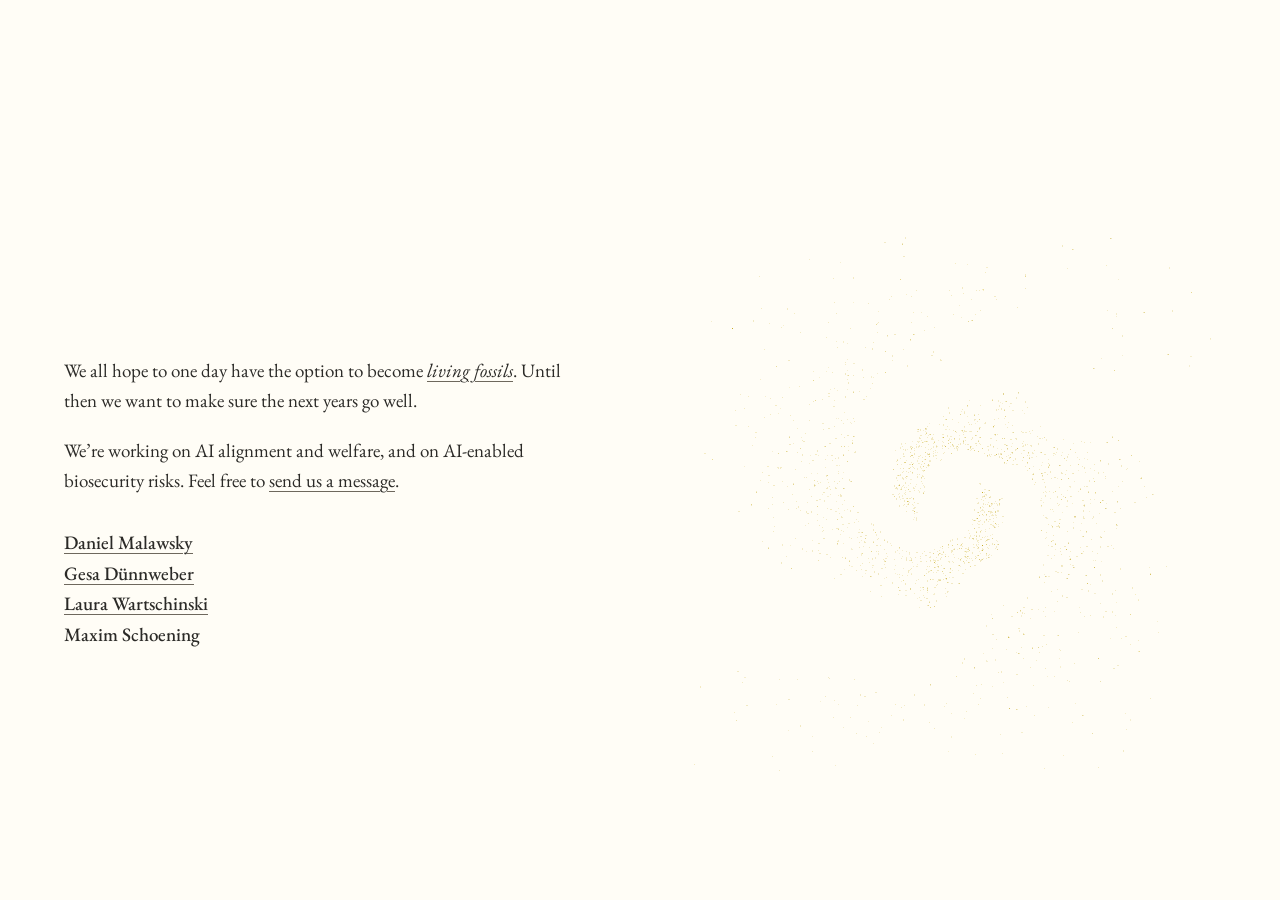
==== index.html @ 82db764e "Match the live homepage: its text and links, no wordmark Co-Authored-By: Claude Opus 5.5 <noreply@an" ====
<!doctype html>
<html lang="en">
<head>
  <meta charset="utf-8">
  <meta name="viewport" content="width=device-width, initial-scale=1">
  <title>Dragonfly</title>
  <link rel="preload" href="fonts/eb-garamond-latin-400-normal.woff2" as="font" type="font/woff2" crossorigin>
  <link rel="stylesheet" href="style.css">
  <link rel="modulepreload" href="animations/sketch.js">
  <link rel="icon" href="favicon.ico" sizes="32x32">
  <link rel="icon" href="icon.svg" type="image/svg+xml">
  <link rel="apple-touch-icon" href="apple-touch-icon.png">
</head>
<body>
  <header>
    <a class="brand" href="./" aria-label="Home">
      <div id="dragonfly" aria-hidden="true"></div>
    </a>
  </header>

  <main>
    <div id="evolution" aria-hidden="true"></div>

    <section class="about">
      <p>We all hope to one day have the option to become <a href="https://en.wikipedia.org/wiki/Living_fossil#History"><em>living fossils</em></a>. Until then we want to make sure the next years go well.</p>
      <p>We’re working on AI alignment and welfare, and on AI-enabled biosecurity risks. Feel free to <a class="mail" href="mailto:mld.schoening@gmail.com" title="mld.schoening@gmail.com">send us a message</a>.</p>

      <ul class="names">
        <li><a href="https://scholar.google.com/citations?user=-r4ghMwAAAAJ">Daniel Malawsky</a></li>
        <li><a href="https://scholar.google.com/citations?user=AOCjd-sAAAAJ">Gesa Dünnweber</a></li>
        <li><a href="https://scholar.google.com/citations?user=UTT94nsAAAAJ">Laura Wartschinski</a></li>
        <li>Maxim Schoening</li>
      </ul>
    </section>
  </main>

  <script type="module" src="animations/site.js"></script>
</body>
</html>
---- style.css ----
@font-face {
  font-family: "EB Garamond";
  src: url("fonts/eb-garamond-latin-400-normal.woff2") format("woff2");
  font-weight: 400;
  font-display: swap;
}

@font-face {
  font-family: "EB Garamond";
  src: url("fonts/eb-garamond-latin-500-normal.woff2") format("woff2");
  font-weight: 500;
  font-display: swap;
}

@font-face {
  font-family: "EB Garamond";
  src: url("fonts/eb-garamond-latin-400-italic.woff2") format("woff2");
  font-weight: 400;
  font-style: italic;
  font-display: swap;
}

:root {
  --ivory: #fffdf6;
  --ink: #2b2a27;
  --muted: #6e685d;
  --black: #0b0908;
  --fly: clamp(61px, 7.65vw, 102px); /* the dragonfly's size, which the evolution leaves room for */
}

* {
  box-sizing: border-box;
  margin: 0;
}

body {
  min-height: 100vh;
  display: grid;
  grid-template-rows: auto 1fr;
  background: var(--ivory);
  color: var(--ink);
  font: 19px/1.6 "EB Garamond", Georgia, "Times New Roman", serif;
}

header {
  display: flex;
  justify-content: flex-end;
  padding: 1.5rem 2rem 0;
}

.brand {
  display: flex;
  align-items: center;
  gap: clamp(0.6rem, 1.2vw, 1.12rem);
  color: var(--black);
  text-decoration: none;
}

.wordmark {
  margin-right: -0.32em; /* cancels the tracking after the last letter */
  font-size: clamp(0.75rem, 0.44rem + 0.6vw, 1rem);
  font-weight: 500;
  letter-spacing: 0.32em;
  line-height: 1;
  text-transform: uppercase;
}

.brand:focus-visible {
  outline: 1px solid var(--black);
  outline-offset: 0.5rem;
}

#dragonfly {
  flex: none;
  width: var(--fly);
  aspect-ratio: 1;
}

main {
  display: grid;
  grid-template-columns: 1fr 1fr;
  align-items: center;
  gap: clamp(2rem, 6vw, 6rem);
  padding: 1rem clamp(1rem, 5vw, 5rem) 2rem;
}

#evolution {
  order: 1; /* right of the text on wide screens, above it on phones */
  width: min(100%, 100vh - var(--fly) - 5.5rem); /* leaves room for the header */
  aspect-ratio: 1;
  justify-self: center;
}

.about {
  max-width: 32rem;
}

.about p + p {
  margin-top: 1em;
}

.names {
  margin-top: 2rem;
  padding: 0;
  list-style: none;
  font-weight: 500;
}

.about a {
  color: var(--ink);
  text-decoration-color: var(--muted);
  text-decoration-thickness: 1px;
  text-underline-offset: 0.22em;
  transition: text-decoration-color 0.2s;
}

.about a:hover,
.about a:focus-visible {
  text-decoration-color: var(--ink);
  text-decoration-thickness: 2px;
}

@media (max-width: 760px) {
  header {
    padding: 1rem 1rem 0;
  }

  main {
    grid-template-columns: 1fr;
    gap: 2.5rem;
    padding: 1rem 1rem 3rem;
  }

  #evolution {
    order: 0;
    width: min(100%, 60vh);
  }
}
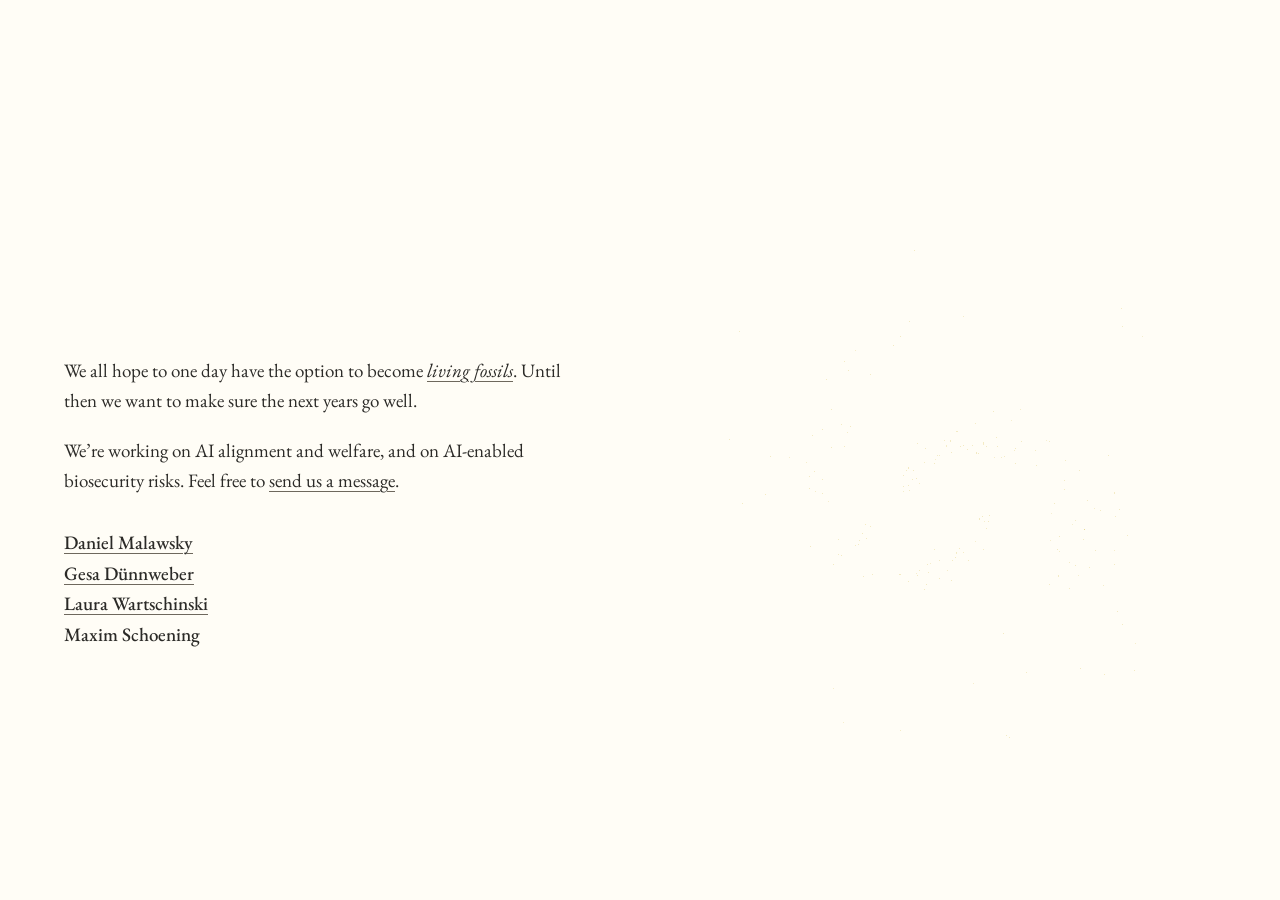
==== commit dd5778be: "Match the live homepage: its text and links, no wordmark Co-Authored-By: Claude Opus 5.5 <noreply@an" ====
--- a/index.html
+++ b/index.html
@@ -6,7 +6,6 @@
   <title>Dragonfly</title>
   <link rel="preload" href="fonts/eb-garamond-latin-400-normal.woff2" as="font" type="font/woff2" crossorigin>
   <link rel="stylesheet" href="style.css">
-  <link rel="modulepreload" href="animations/sketch.js">
   <link rel="icon" href="favicon.ico" sizes="32x32">
   <link rel="icon" href="icon.svg" type="image/svg+xml">
   <link rel="apple-touch-icon" href="apple-touch-icon.png">
@@ -31,6 +30,8 @@
         <li><a href="https://scholar.google.com/citations?user=UTT94nsAAAAJ">Laura Wartschinski</a></li>
         <li>Maxim Schoening</li>
       </ul>
+
+      <a class="fossil" href="animations/coelacanth.html" title="A coelacanth, the living fossil"><div id="coelacanth" aria-hidden="true"></div></a>
     </section>
   </main>
 
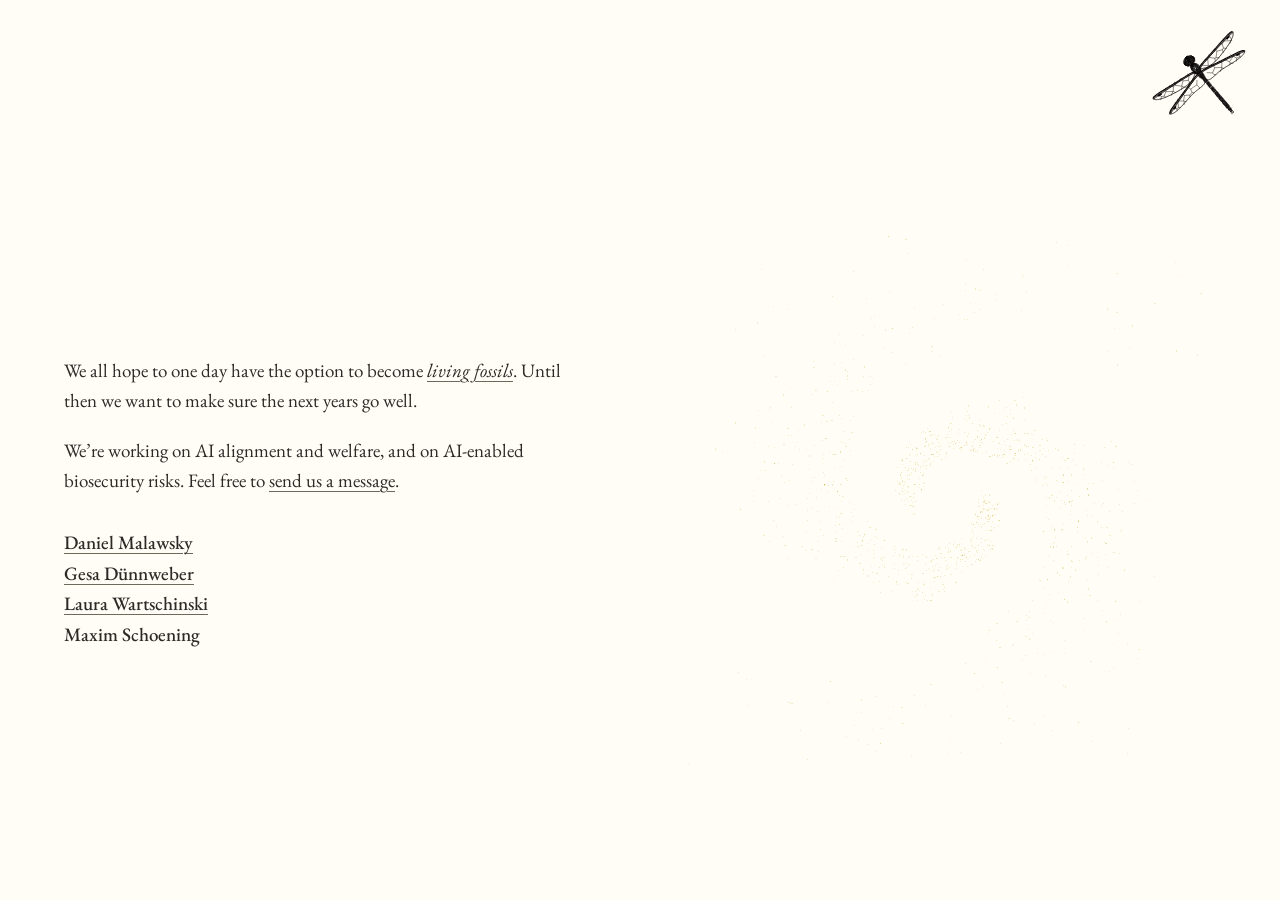
==== commit 64764360: "Merge 82db764e109900d7d2d8be0279139f950fae1f51 into 490a33ecb6efad670cc2a651dd972557dc6f272d" ====
--- a/index.html
+++ b/index.html
@@ -6,6 +6,7 @@
   <title>Dragonfly</title>
   <link rel="preload" href="fonts/eb-garamond-latin-400-normal.woff2" as="font" type="font/woff2" crossorigin>
   <link rel="stylesheet" href="style.css">
+  <link rel="modulepreload" href="animations/sketch.js">
   <link rel="icon" href="favicon.ico" sizes="32x32">
   <link rel="icon" href="icon.svg" type="image/svg+xml">
   <link rel="apple-touch-icon" href="apple-touch-icon.png">
@@ -30,8 +31,6 @@
         <li><a href="https://scholar.google.com/citations?user=UTT94nsAAAAJ">Laura Wartschinski</a></li>
         <li>Maxim Schoening</li>
       </ul>
-
-      <a class="fossil" href="animations/coelacanth.html" title="A coelacanth, the living fossil"><div id="coelacanth" aria-hidden="true"></div></a>
     </section>
   </main>
 
--- a/style.css
+++ b/style.css
@@ -106,6 +106,23 @@
   font-weight: 500;
 }
 
+.fossil {
+  display: block;
+  width: clamp(8rem, 12vw, 11rem);
+  aspect-ratio: 2;
+  margin-top: 2rem;
+}
+
+.fossil:focus-visible {
+  outline: 1px solid var(--black);
+  outline-offset: 0.5rem;
+}
+
+#coelacanth {
+  width: 100%;
+  height: 100%;
+}
+
 .about a {
   color: var(--ink);
   text-decoration-color: var(--muted);
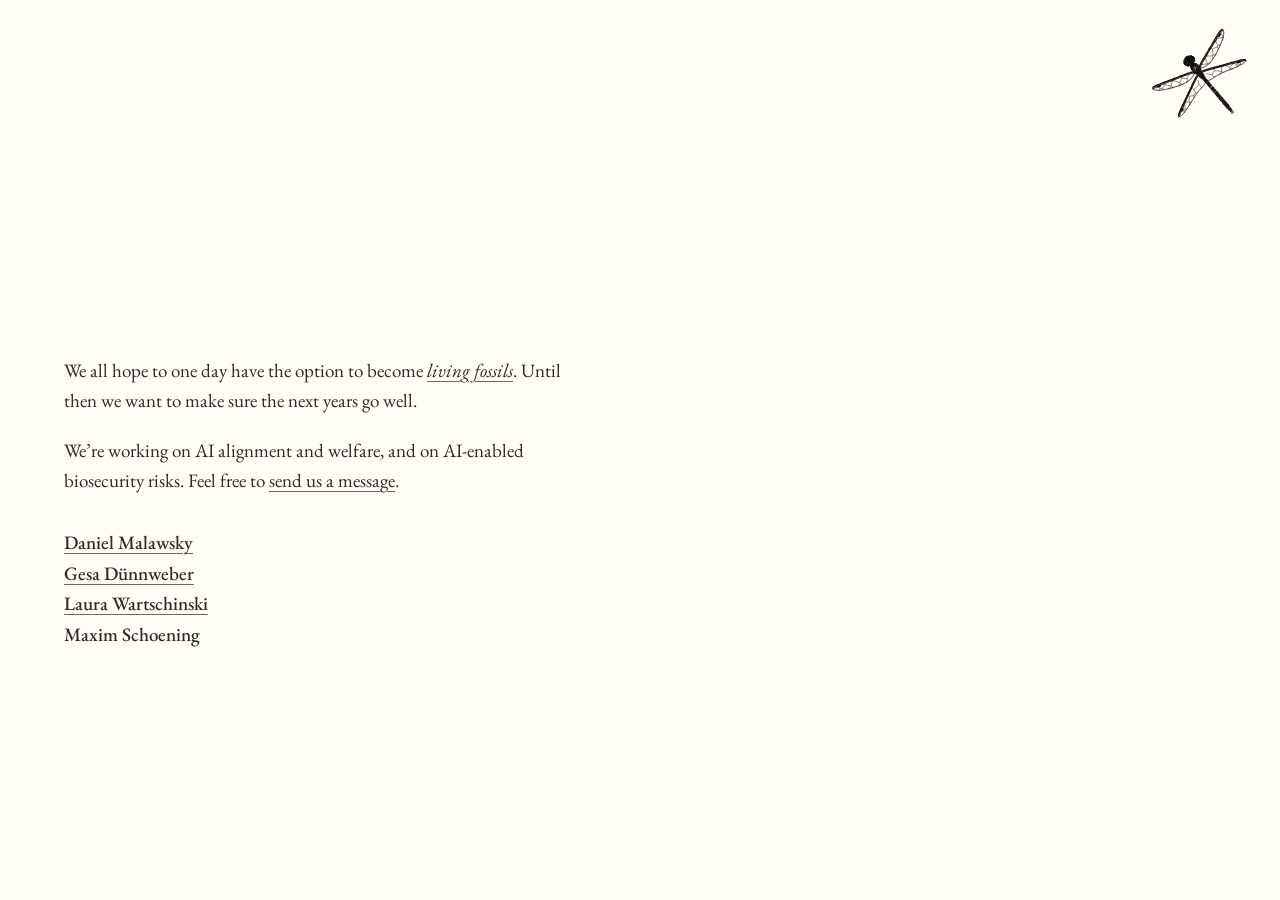
==== commit d1bc3d1f: "Prototype: look the same as the live site, and fit phones The homepage and style.css now match preli" ====
--- a/index.html
+++ b/index.html
@@ -6,7 +6,6 @@
   <title>Dragonfly</title>
   <link rel="preload" href="fonts/eb-garamond-latin-400-normal.woff2" as="font" type="font/woff2" crossorigin>
   <link rel="stylesheet" href="style.css">
-  <link rel="modulepreload" href="animations/sketch.js">
   <link rel="icon" href="favicon.ico" sizes="32x32">
   <link rel="icon" href="icon.svg" type="image/svg+xml">
   <link rel="apple-touch-icon" href="apple-touch-icon.png">
@@ -19,8 +18,6 @@
   </header>
 
   <main>
-    <div id="evolution" aria-hidden="true"></div>
-
     <section class="about">
       <p>We all hope to one day have the option to become <a href="https://en.wikipedia.org/wiki/Living_fossil#History"><em>living fossils</em></a>. Until then we want to make sure the next years go well.</p>
       <p>We’re working on AI alignment and welfare, and on AI-enabled biosecurity risks. Feel free to <a class="mail" href="mailto:mld.schoening@gmail.com" title="mld.schoening@gmail.com">send us a message</a>.</p>
@@ -34,6 +31,10 @@
     </section>
   </main>
 
-  <script type="module" src="animations/site.js"></script>
+  <script type="module">
+    import { mountDragonfly } from './animations/dragonfly.js';
+    const style = new URLSearchParams(location.search).get('dragonfly') || 'crystallise';
+    mountDragonfly(document.getElementById('dragonfly'), { style });
+  </script>
 </body>
 </html>
--- a/style.css
+++ b/style.css
@@ -7,16 +7,16 @@
 
 @font-face {
   font-family: "EB Garamond";
-  src: url("fonts/eb-garamond-latin-500-normal.woff2") format("woff2");
-  font-weight: 500;
+  src: url("fonts/eb-garamond-latin-400-italic.woff2") format("woff2");
+  font-weight: 400;
+  font-style: italic;
   font-display: swap;
 }
 
 @font-face {
   font-family: "EB Garamond";
-  src: url("fonts/eb-garamond-latin-400-italic.woff2") format("woff2");
-  font-weight: 400;
-  font-style: italic;
+  src: url("fonts/eb-garamond-latin-500-normal.woff2") format("woff2");
+  font-weight: 500;
   font-display: swap;
 }
 
@@ -106,23 +106,6 @@
   font-weight: 500;
 }
 
-.fossil {
-  display: block;
-  width: clamp(8rem, 12vw, 11rem);
-  aspect-ratio: 2;
-  margin-top: 2rem;
-}
-
-.fossil:focus-visible {
-  outline: 1px solid var(--black);
-  outline-offset: 0.5rem;
-}
-
-#coelacanth {
-  width: 100%;
-  height: 100%;
-}
-
 .about a {
   color: var(--ink);
   text-decoration-color: var(--muted);
@@ -144,6 +127,7 @@
 
   main {
     grid-template-columns: 1fr;
+    align-content: start;
     gap: 2.5rem;
     padding: 1rem 1rem 3rem;
   }
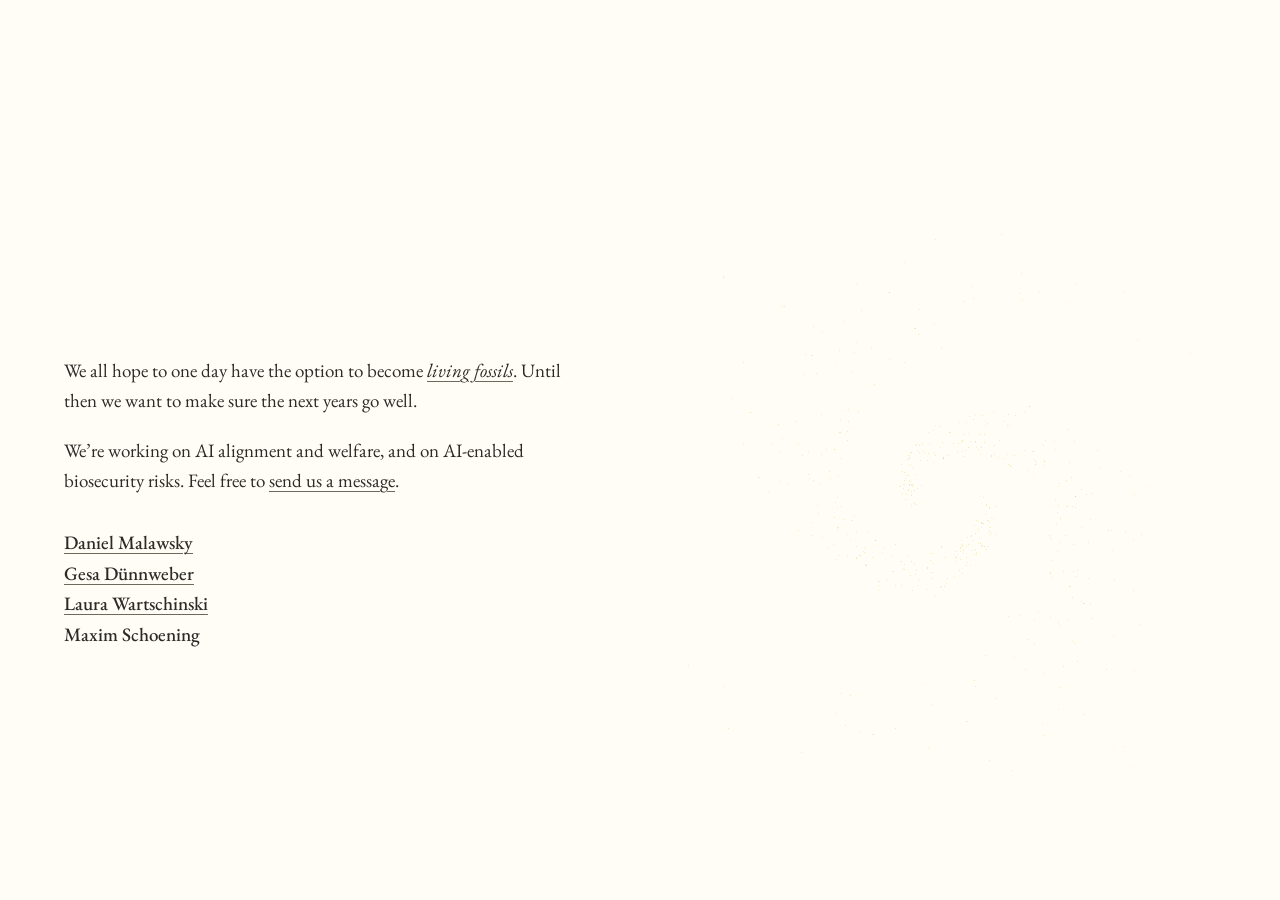
==== commit 77f8c037: "Merge 968b5cf8f11f9a62da0ea5cfaf1d22a249c3c10b into 490a33ecb6efad670cc2a651dd972557dc6f272d" ====
--- a/index.html
+++ b/index.html
@@ -6,6 +6,7 @@
   <title>Dragonfly</title>
   <link rel="preload" href="fonts/eb-garamond-latin-400-normal.woff2" as="font" type="font/woff2" crossorigin>
   <link rel="stylesheet" href="style.css">
+  <link rel="modulepreload" href="animations/sketch.js">
   <link rel="icon" href="favicon.ico" sizes="32x32">
   <link rel="icon" href="icon.svg" type="image/svg+xml">
   <link rel="apple-touch-icon" href="apple-touch-icon.png">
@@ -18,6 +19,8 @@
   </header>
 
   <main>
+    <div id="evolution" aria-hidden="true"></div>
+
     <section class="about">
       <p>We all hope to one day have the option to become <a href="https://en.wikipedia.org/wiki/Living_fossil#History"><em>living fossils</em></a>. Until then we want to make sure the next years go well.</p>
       <p>We’re working on AI alignment and welfare, and on AI-enabled biosecurity risks. Feel free to <a class="mail" href="mailto:mld.schoening@gmail.com" title="mld.schoening@gmail.com">send us a message</a>.</p>
@@ -31,10 +34,6 @@
     </section>
   </main>
 
-  <script type="module">
-    import { mountDragonfly } from './animations/dragonfly.js';
-    const style = new URLSearchParams(location.search).get('dragonfly') || 'crystallise';
-    mountDragonfly(document.getElementById('dragonfly'), { style });
-  </script>
+  <script type="module" src="animations/site.js"></script>
 </body>
 </html>
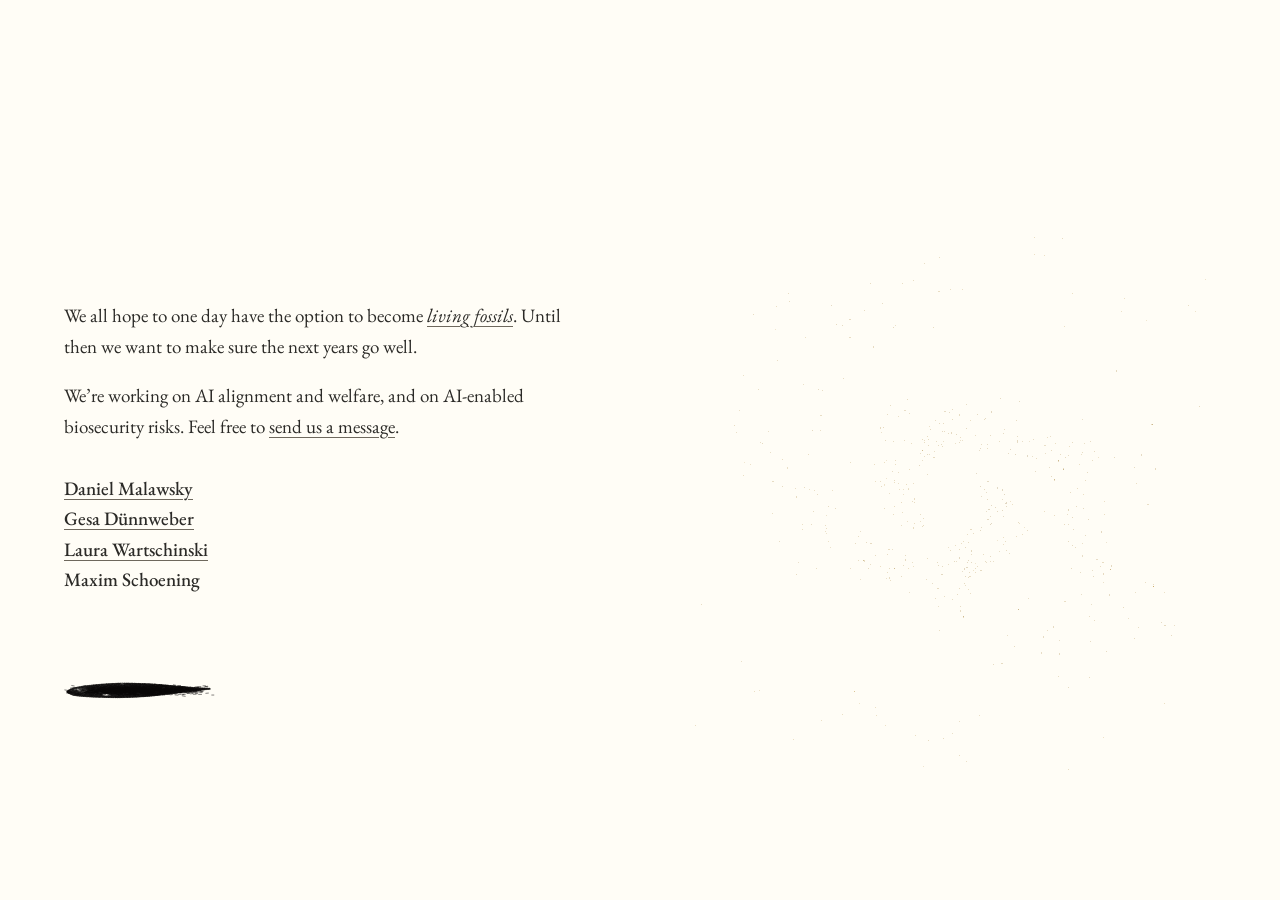
==== commit 4f0adac8: "Merge edd576955a49e1abebd1b06e62b5d08127681878 into 490a33ecb6efad670cc2a651dd972557dc6f272d" ====
--- a/index.html
+++ b/index.html
@@ -6,7 +6,6 @@
   <title>Dragonfly</title>
   <link rel="preload" href="fonts/eb-garamond-latin-400-normal.woff2" as="font" type="font/woff2" crossorigin>
   <link rel="stylesheet" href="style.css">
-  <link rel="modulepreload" href="animations/sketch.js">
   <link rel="icon" href="favicon.ico" sizes="32x32">
   <link rel="icon" href="icon.svg" type="image/svg+xml">
   <link rel="apple-touch-icon" href="apple-touch-icon.png">
@@ -31,6 +30,8 @@
         <li><a href="https://scholar.google.com/citations?user=UTT94nsAAAAJ">Laura Wartschinski</a></li>
         <li>Maxim Schoening</li>
       </ul>
+
+      <a class="fossil" href="animations/coelacanth.html" title="A coelacanth, the living fossil"><div id="coelacanth" aria-hidden="true"></div></a>
     </section>
   </main>
 
--- a/style.css
+++ b/style.css
@@ -7,16 +7,16 @@
 
 @font-face {
   font-family: "EB Garamond";
-  src: url("fonts/eb-garamond-latin-400-italic.woff2") format("woff2");
-  font-weight: 400;
-  font-style: italic;
+  src: url("fonts/eb-garamond-latin-500-normal.woff2") format("woff2");
+  font-weight: 500;
   font-display: swap;
 }
 
 @font-face {
   font-family: "EB Garamond";
-  src: url("fonts/eb-garamond-latin-500-normal.woff2") format("woff2");
-  font-weight: 500;
+  src: url("fonts/eb-garamond-latin-400-italic.woff2") format("woff2");
+  font-weight: 400;
+  font-style: italic;
   font-display: swap;
 }
 
@@ -106,6 +106,23 @@
   font-weight: 500;
 }
 
+.fossil {
+  display: block;
+  width: clamp(8rem, 12vw, 11rem);
+  aspect-ratio: 2;
+  margin-top: 2rem;
+}
+
+.fossil:focus-visible {
+  outline: 1px solid var(--black);
+  outline-offset: 0.5rem;
+}
+
+#coelacanth {
+  width: 100%;
+  height: 100%;
+}
+
 .about a {
   color: var(--ink);
   text-decoration-color: var(--muted);
@@ -127,7 +144,6 @@
 
   main {
     grid-template-columns: 1fr;
-    align-content: start;
     gap: 2.5rem;
     padding: 1rem 1rem 3rem;
   }
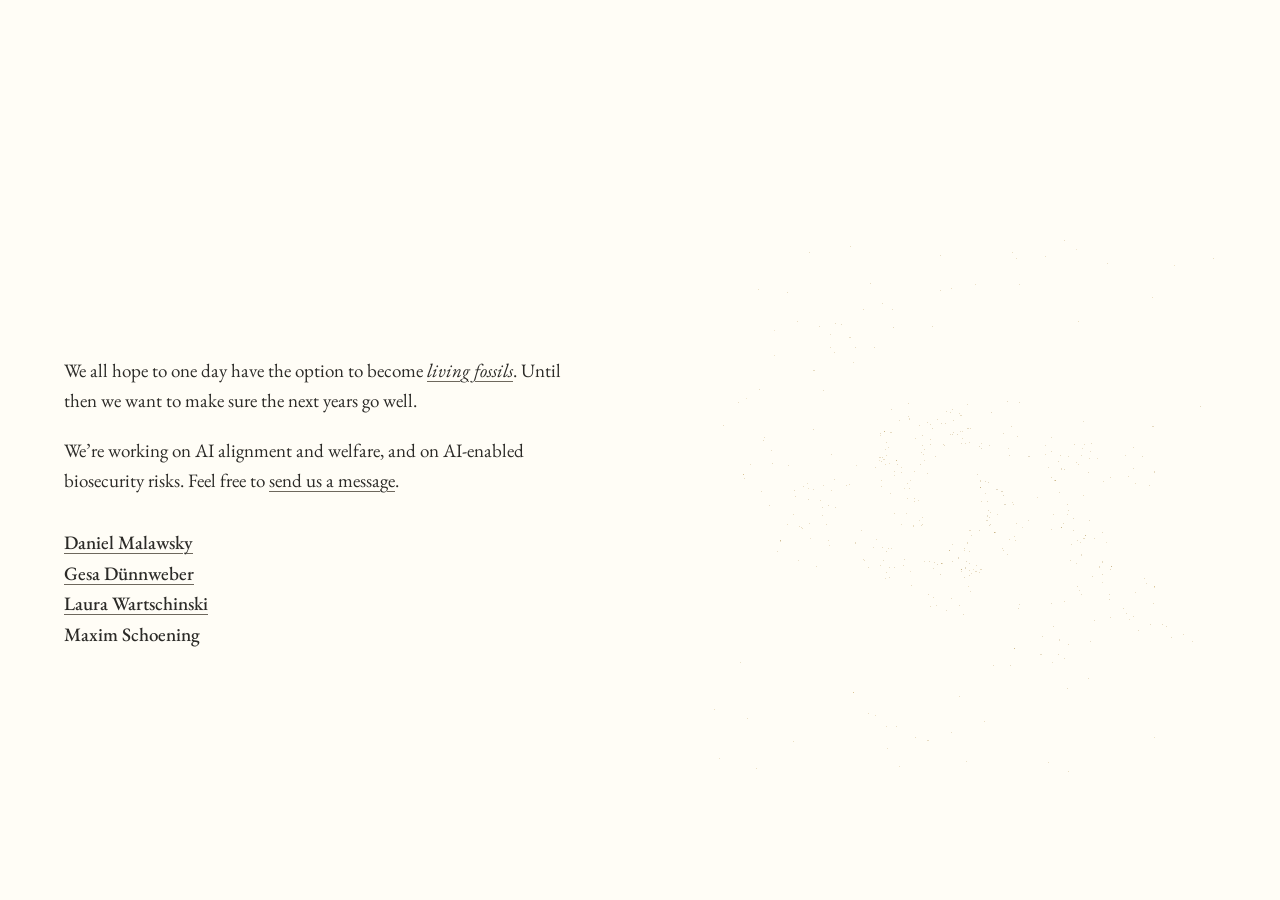
==== commit b7dade13: "Revert "Show a small coelacanth on the homepage, rising from its fossil" This reverts commit 8379621" ====
--- a/index.html
+++ b/index.html
@@ -30,8 +30,6 @@
         <li><a href="https://scholar.google.com/citations?user=UTT94nsAAAAJ">Laura Wartschinski</a></li>
         <li>Maxim Schoening</li>
       </ul>
-
-      <a class="fossil" href="animations/coelacanth.html" title="A coelacanth, the living fossil"><div id="coelacanth" aria-hidden="true"></div></a>
     </section>
   </main>
 
--- a/style.css
+++ b/style.css
@@ -106,23 +106,6 @@
   font-weight: 500;
 }
 
-.fossil {
-  display: block;
-  width: clamp(8rem, 12vw, 11rem);
-  aspect-ratio: 2;
-  margin-top: 2rem;
-}
-
-.fossil:focus-visible {
-  outline: 1px solid var(--black);
-  outline-offset: 0.5rem;
-}
-
-#coelacanth {
-  width: 100%;
-  height: 100%;
-}
-
 .about a {
   color: var(--ink);
   text-decoration-color: var(--muted);
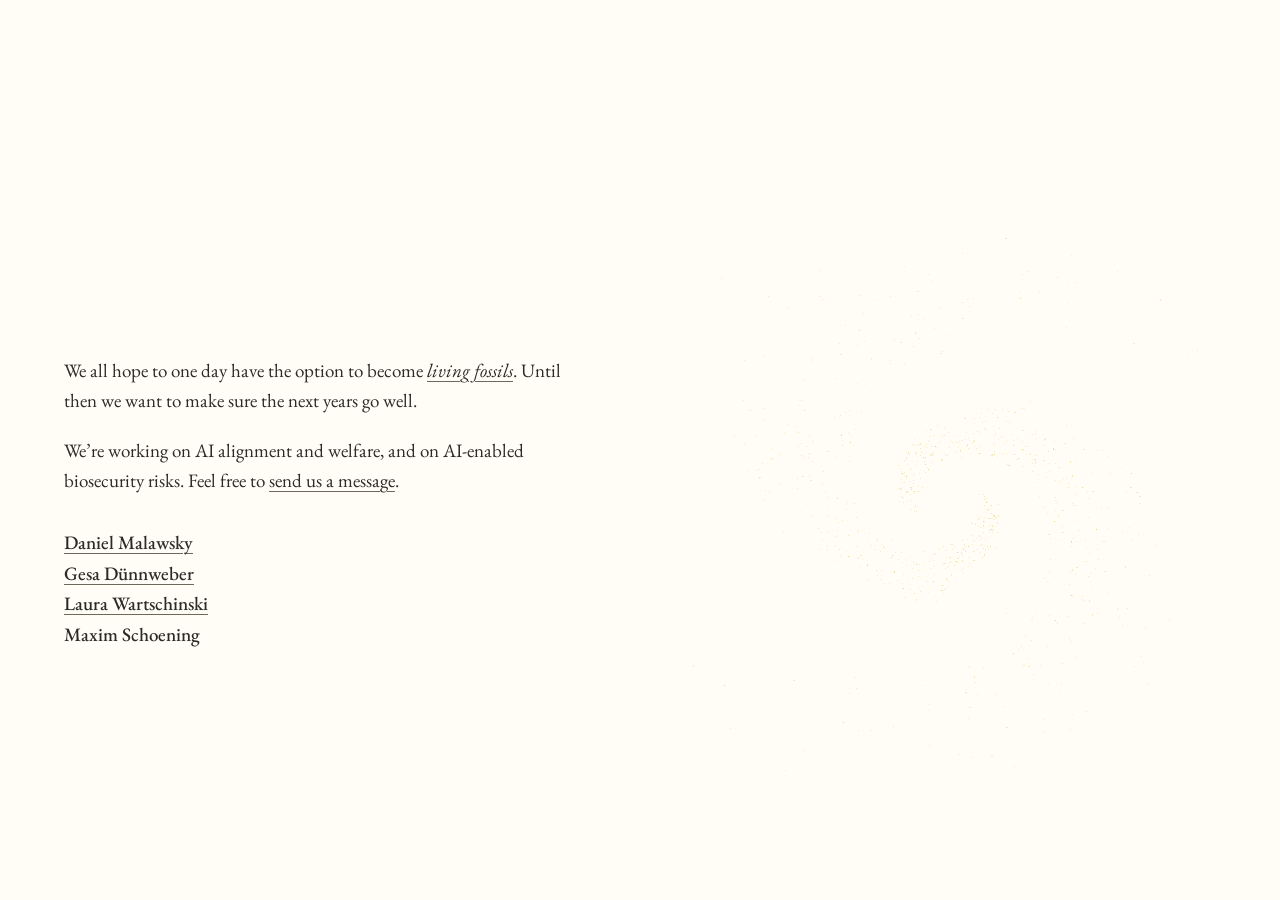
==== commit 8e753d16: "Merge pull request #2: play the pen-and-ink drawings on the homepage" ====
--- a/index.html
+++ b/index.html
@@ -6,6 +6,7 @@
   <title>Dragonfly</title>
   <link rel="preload" href="fonts/eb-garamond-latin-400-normal.woff2" as="font" type="font/woff2" crossorigin>
   <link rel="stylesheet" href="style.css">
+  <link rel="modulepreload" href="animations/sketch.js">
   <link rel="icon" href="favicon.ico" sizes="32x32">
   <link rel="icon" href="icon.svg" type="image/svg+xml">
   <link rel="apple-touch-icon" href="apple-touch-icon.png">
